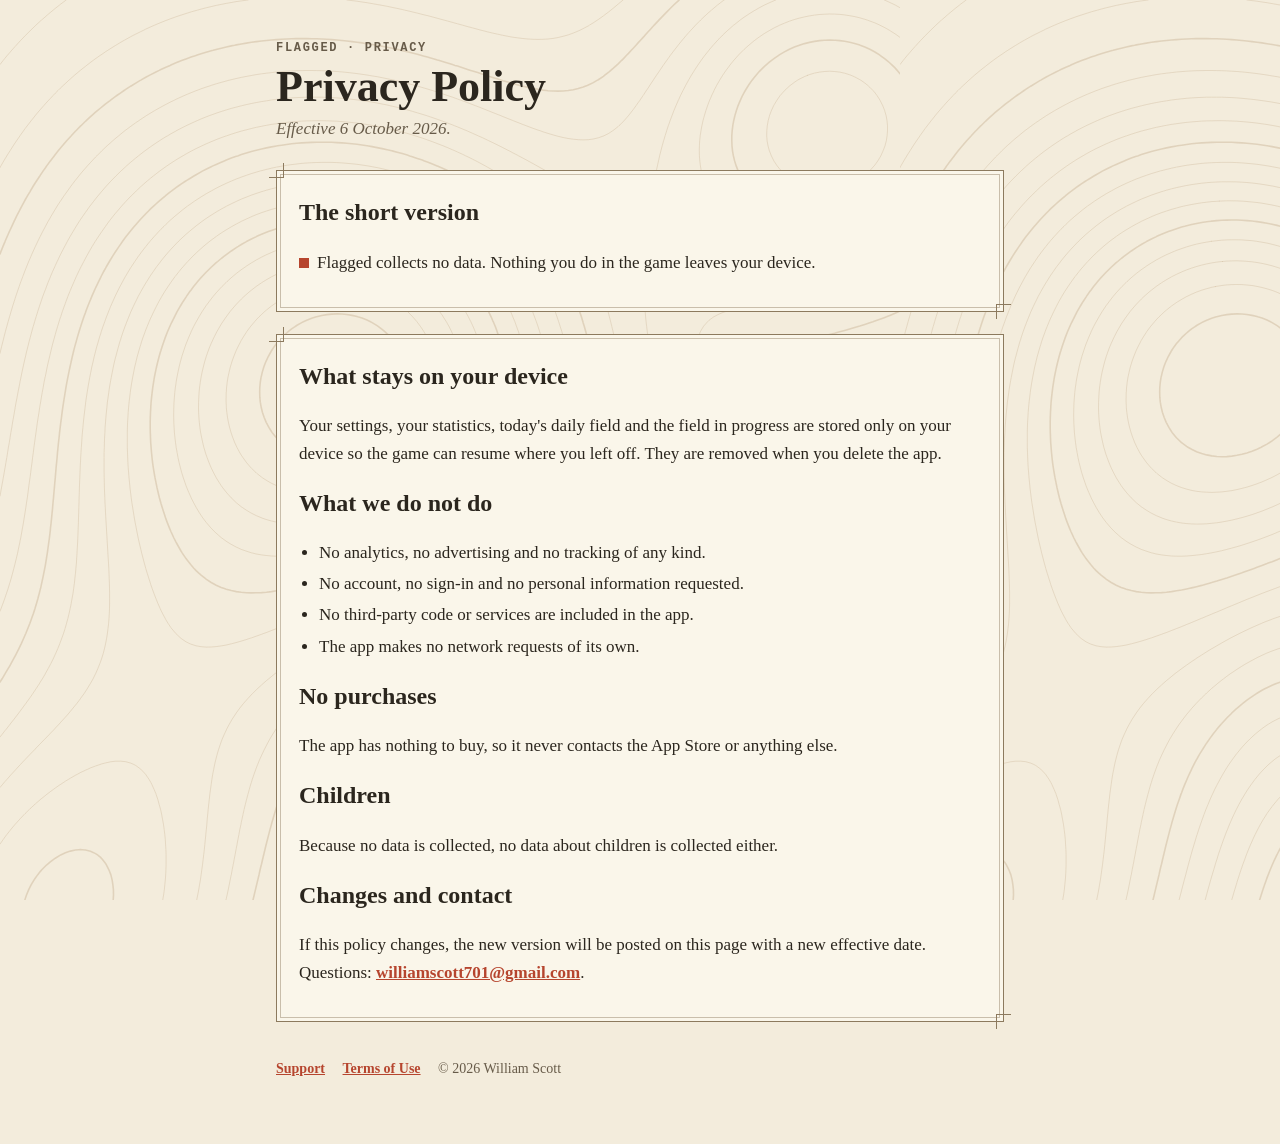
==== privacy.html @ b714724f "Flagged is free: no trial, no purchase Co-Authored-By: Claude Opus 5.5 <noreply@anthropic.com>" ====
<!doctype html>
<html lang="en">
<head>
<meta charset="utf-8">
<meta name="viewport" content="width=device-width, initial-scale=1">
<title>Flagged · Privacy Policy</title>
<link rel="stylesheet" href="style.css">
</head>
<body>
<div class="contours"></div>
<main>
  <div class="label">Flagged · Privacy</div>
  <h1>Privacy Policy</h1>
  <p class="lede">Effective 6 October 2026.</p>

  <section class="sheet">
    <h2>The short version</h2>
    <p><span class="mark"></span>Flagged collects no data. Nothing you do in the game leaves your device.</p>
  </section>

  <section class="sheet">
    <h2>What stays on your device</h2>
    <p>Your settings, your statistics, today's daily field and the field in progress are stored only on your device so the game can resume where you left off. They are removed when you delete the app.</p>
    <h2>What we do not do</h2>
    <ul>
      <li>No analytics, no advertising and no tracking of any kind.</li>
      <li>No account, no sign-in and no personal information requested.</li>
      <li>No third-party code or services are included in the app.</li>
      <li>The app makes no network requests of its own.</li>
    </ul>
    <h2>No purchases</h2>
    <p>The app has nothing to buy, so it never contacts the App Store or anything else.</p>
    <h2>Children</h2>
    <p>Because no data is collected, no data about children is collected either.</p>
    <h2>Changes and contact</h2>
    <p>If this policy changes, the new version will be posted on this page with a new effective date. Questions: <a href="mailto:williamscott701@gmail.com?subject=Flagged%20privacy">williamscott701@gmail.com</a>.</p>
  </section>

  <footer>
    <a href="index.html">Support</a>
    <a href="terms.html">Terms of Use</a>
    <span>© 2026 William Scott</span>
  </footer>
</main>
</body>
</html>
---- style.css ----
:root {
  --paper: #f3ecdc;
  --card: #faf6ea;
  --ink: #2b261e;
  --ink-soft: #675b49;
  --rule: #8c7a5e;
  --survey: #b6452e;
  --forest: #3e6a4b;
  --contour: rgba(160, 112, 60, 0.18);
}
@media (prefers-color-scheme: dark) {
  :root {
    --paper: #1c211e;
    --card: #252b27;
    --ink: #ede5d2;
    --ink-soft: #b5aa92;
    --rule: #8e8470;
    --survey: #ec7a58;
    --forest: #86b993;
    --contour: rgba(201, 168, 106, 0.12);
  }
}
* { box-sizing: border-box; }
html { background: var(--paper); }
body {
  margin: 0;
  color: var(--ink);
  background: var(--paper);
  font: 17px/1.6 "New York", "Iowan Old Style", Georgia, "Times New Roman", serif;
  -webkit-text-size-adjust: 100%;
}
.contours {
  position: fixed; inset: 0; z-index: 0; pointer-events: none;
  background-image: url("contours.svg");
  background-size: 900px auto;
  opacity: 1;
}
main {
  position: relative; z-index: 1;
  max-width: 760px; margin: 0 auto; padding: 40px 16px 64px;
}
.label {
  font: 600 12px/1.4 ui-monospace, "SF Mono", Menlo, monospace;
  letter-spacing: 0.14em; text-transform: uppercase; color: var(--ink-soft);
}
h1 { font-size: 44px; line-height: 1.1; margin: 6px 0 4px; }
h2 { font-size: 24px; margin: 0 0 8px; }
.lede { font-style: italic; color: var(--ink-soft); margin: 0 0 28px; }
.sheet {
  position: relative; background: var(--card);
  border: 1.2px solid var(--rule); outline: 0.6px solid color-mix(in srgb, var(--rule) 45%, transparent);
  outline-offset: -5px; padding: 22px 22px 18px; margin: 0 0 22px;
}
.sheet::before, .sheet::after {
  content: ""; position: absolute; width: 14px; height: 14px; border: 1.2px solid var(--rule);
}
.sheet::before { left: -8px; top: -8px; border-width: 0 1.2px 1.2px 0; }
.sheet::after { right: -8px; bottom: -8px; border-width: 1.2px 0 0 1.2px; }
a { color: var(--survey); font-weight: 600; }
ul { padding-left: 20px; }
li { margin: 4px 0; }
.mark { display: inline-block; width: 10px; height: 10px; background: var(--survey); margin-right: 8px; }
.grid { display: grid; grid-template-columns: repeat(auto-fit, minmax(200px, 1fr)); gap: 16px; }
.small { font-size: 14px; color: var(--ink-soft); }
footer { margin-top: 36px; font-size: 14px; color: var(--ink-soft); }
footer a { margin-right: 14px; }
@media (max-width: 480px) { h1 { font-size: 36px; } .sheet { padding: 18px 16px 14px; } }
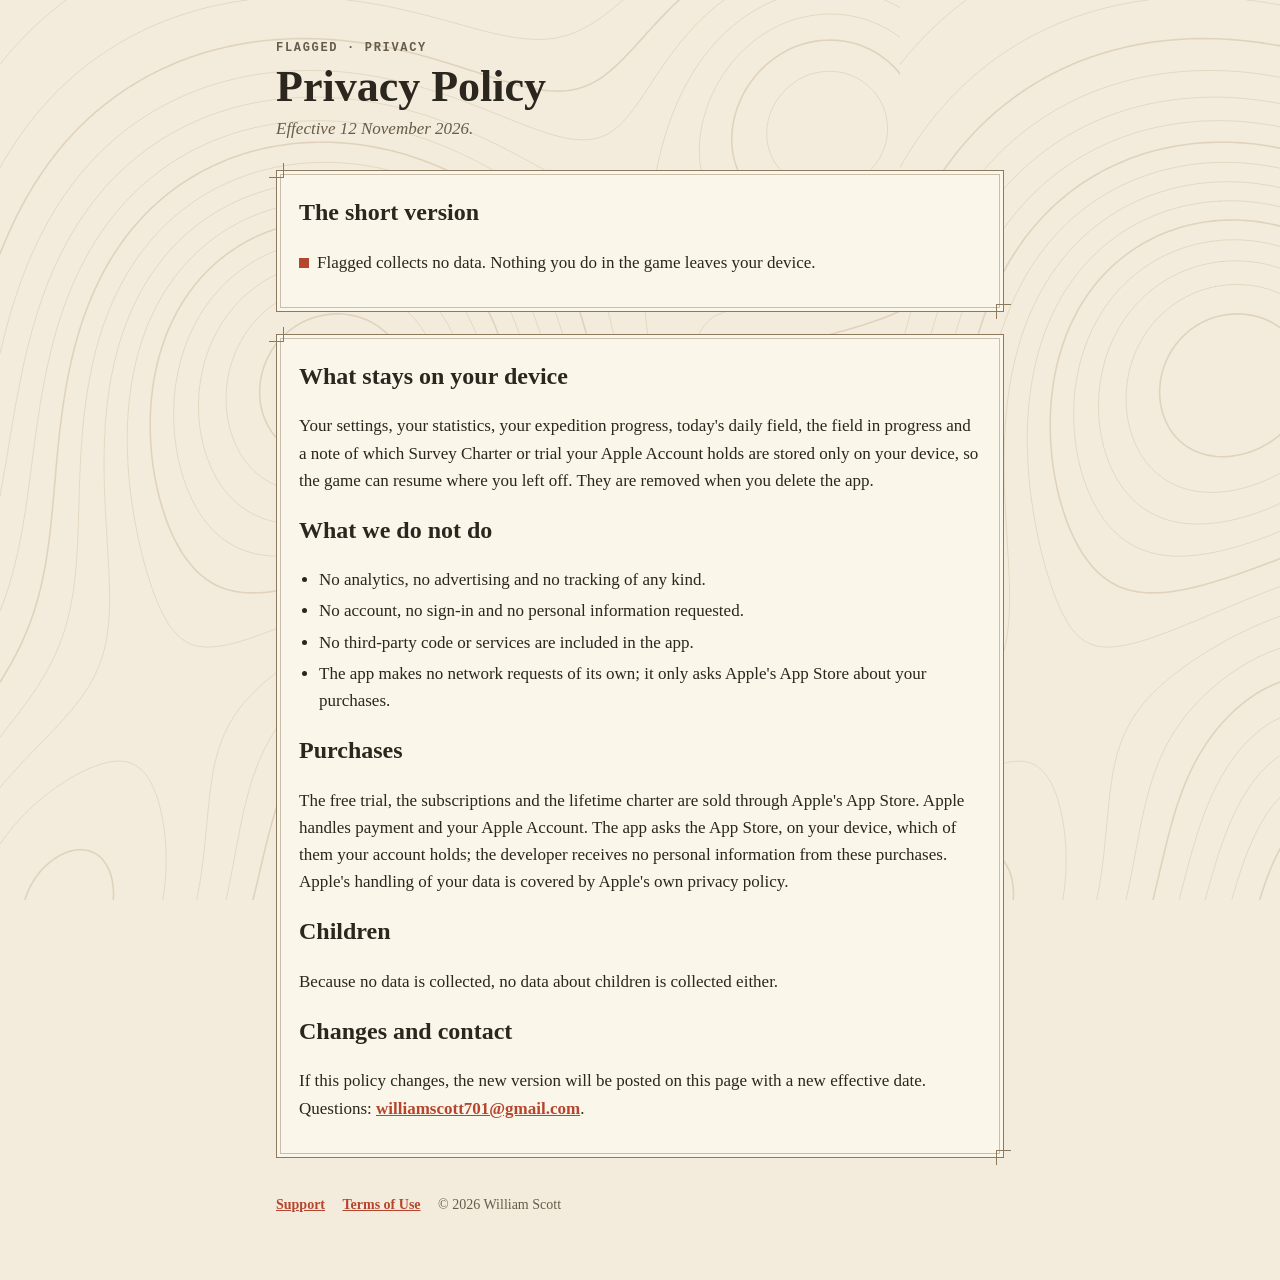
==== commit 4e3fc4d1: "10 days free, then a Survey Charter The support page describes the expedition, the daily field and t" ====
--- a/privacy.html
+++ b/privacy.html
@@ -5,13 +5,19 @@
 <meta name="viewport" content="width=device-width, initial-scale=1">
 <title>Flagged · Privacy Policy</title>
 <link rel="stylesheet" href="style.css">
+<meta name="apple-itunes-app" content="app-id=6821082092">
+<meta name="description" content="Effective 12 November 2026.">
+<meta property="og:title" content="Flagged · Privacy Policy">
+<meta property="og:description" content="Effective 12 November 2026.">
+<meta property="og:type" content="website">
+<meta property="og:url" content="https://williamscott701.github.io/flagged-support/privacy.html">
 </head>
 <body>
 <div class="contours"></div>
 <main>
   <div class="label">Flagged · Privacy</div>
   <h1>Privacy Policy</h1>
-  <p class="lede">Effective 6 October 2026.</p>
+  <p class="lede">Effective 12 November 2026.</p>
 
   <section class="sheet">
     <h2>The short version</h2>
@@ -20,16 +26,16 @@
 
   <section class="sheet">
     <h2>What stays on your device</h2>
-    <p>Your settings, your statistics, today's daily field and the field in progress are stored only on your device so the game can resume where you left off. They are removed when you delete the app.</p>
+    <p>Your settings, your statistics, your expedition progress, today's daily field, the field in progress and a note of which Survey Charter or trial your Apple Account holds are stored only on your device, so the game can resume where you left off. They are removed when you delete the app.</p>
     <h2>What we do not do</h2>
     <ul>
       <li>No analytics, no advertising and no tracking of any kind.</li>
       <li>No account, no sign-in and no personal information requested.</li>
       <li>No third-party code or services are included in the app.</li>
-      <li>The app makes no network requests of its own.</li>
+      <li>The app makes no network requests of its own; it only asks Apple's App Store about your purchases.</li>
     </ul>
-    <h2>No purchases</h2>
-    <p>The app has nothing to buy, so it never contacts the App Store or anything else.</p>
+    <h2>Purchases</h2>
+    <p>The free trial, the subscriptions and the lifetime charter are sold through Apple's App Store. Apple handles payment and your Apple Account. The app asks the App Store, on your device, which of them your account holds; the developer receives no personal information from these purchases. Apple's handling of your data is covered by Apple's own privacy policy.</p>
     <h2>Children</h2>
     <p>Because no data is collected, no data about children is collected either.</p>
     <h2>Changes and contact</h2>
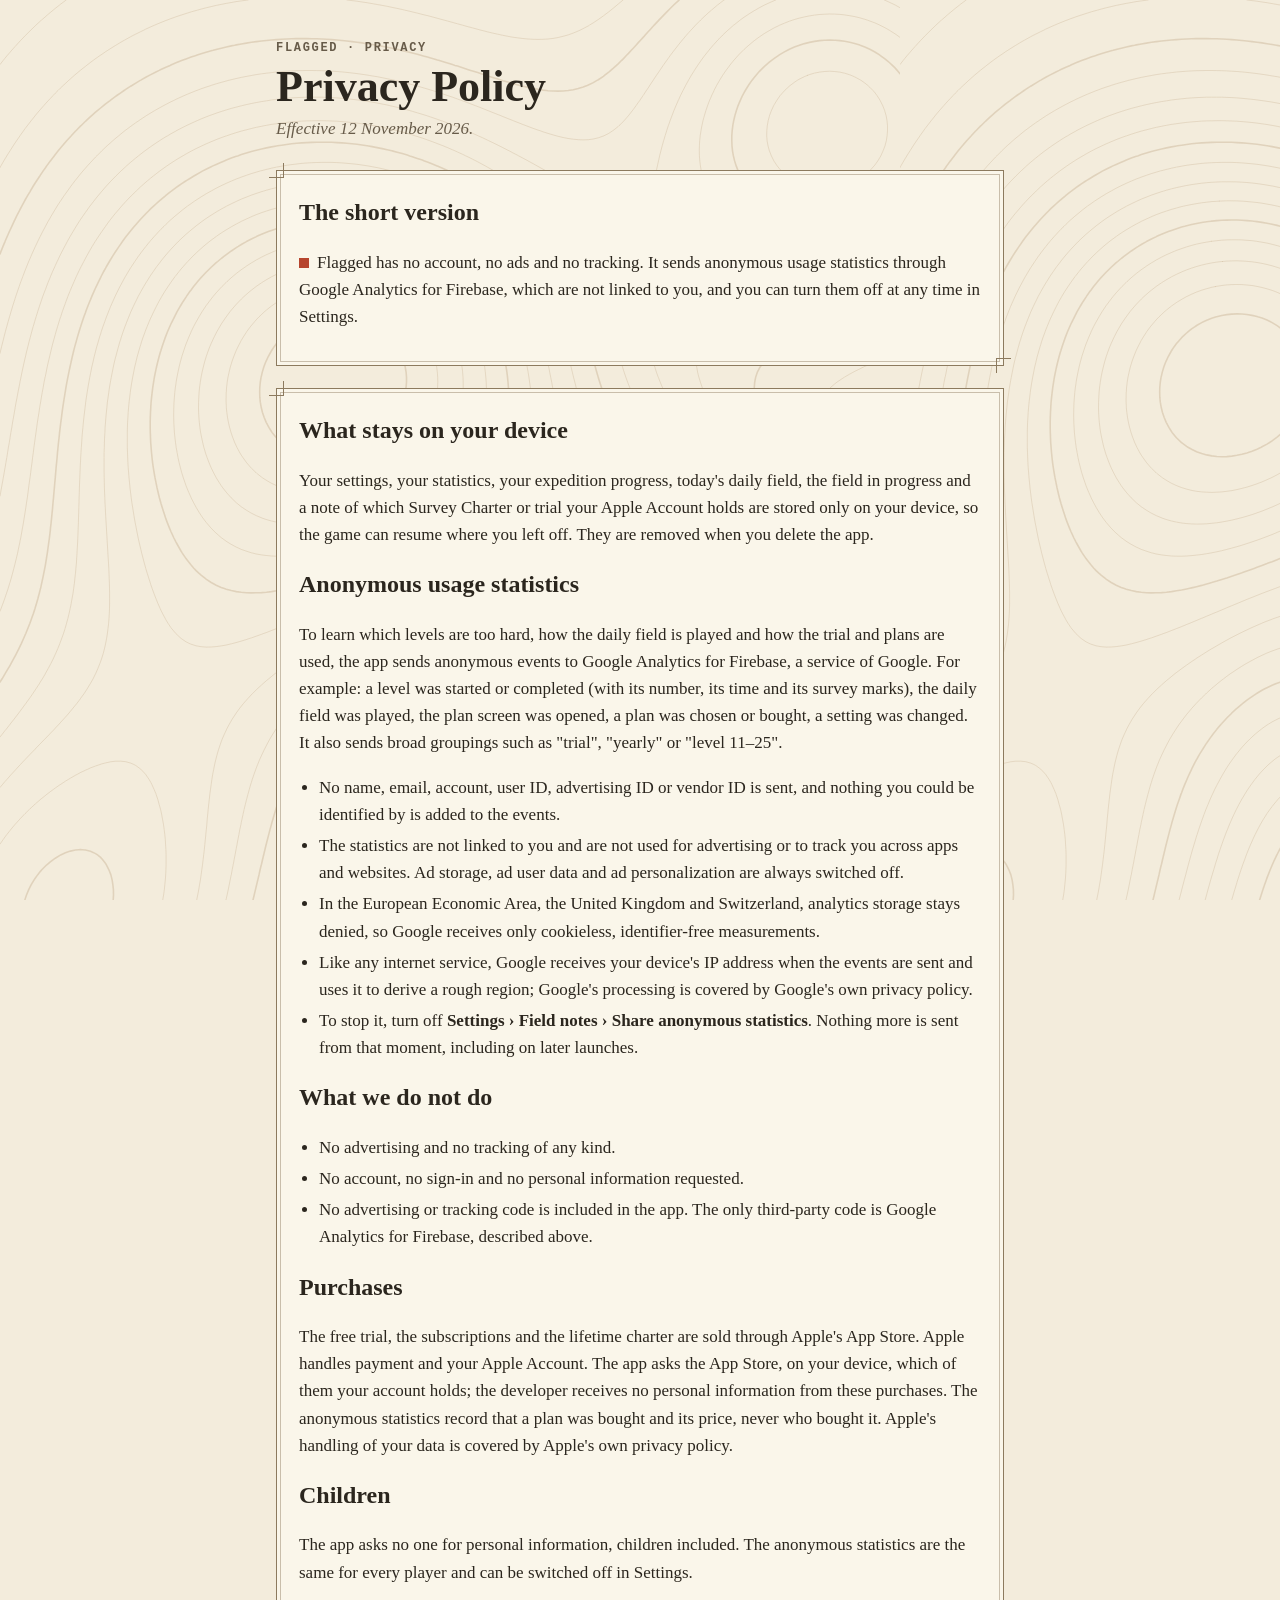
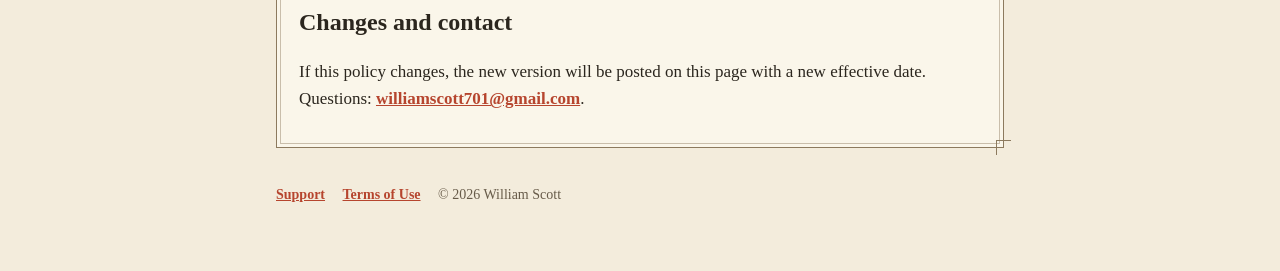
==== commit bf99fbe2: "Privacy policy: anonymous usage statistics, and how to turn them off Flagged now sends anonymous usa" ====
--- a/privacy.html
+++ b/privacy.html
@@ -21,23 +21,36 @@
 
   <section class="sheet">
     <h2>The short version</h2>
-    <p><span class="mark"></span>Flagged collects no data. Nothing you do in the game leaves your device.</p>
+    <p><span class="mark"></span>Flagged has no account, no ads and no tracking. It sends anonymous usage statistics through Google Analytics for Firebase, which are not linked to you, and you can turn them off at any time in Settings.</p>
   </section>
 
   <section class="sheet">
     <h2>What stays on your device</h2>
     <p>Your settings, your statistics, your expedition progress, today's daily field, the field in progress and a note of which Survey Charter or trial your Apple Account holds are stored only on your device, so the game can resume where you left off. They are removed when you delete the app.</p>
+
+    <h2>Anonymous usage statistics</h2>
+    <p>To learn which levels are too hard, how the daily field is played and how the trial and plans are used, the app sends anonymous events to Google Analytics for Firebase, a service of Google. For example: a level was started or completed (with its number, its time and its survey marks), the daily field was played, the plan screen was opened, a plan was chosen or bought, a setting was changed. It also sends broad groupings such as "trial", "yearly" or "level 11–25".</p>
+    <ul>
+      <li>No name, email, account, user ID, advertising ID or vendor ID is sent, and nothing you could be identified by is added to the events.</li>
+      <li>The statistics are not linked to you and are not used for advertising or to track you across apps and websites. Ad storage, ad user data and ad personalization are always switched off.</li>
+      <li>In the European Economic Area, the United Kingdom and Switzerland, analytics storage stays denied, so Google receives only cookieless, identifier-free measurements.</li>
+      <li>Like any internet service, Google receives your device's IP address when the events are sent and uses it to derive a rough region; Google's processing is covered by Google's own privacy policy.</li>
+      <li>To stop it, turn off <strong>Settings › Field notes › Share anonymous statistics</strong>. Nothing more is sent from that moment, including on later launches.</li>
+    </ul>
+
     <h2>What we do not do</h2>
     <ul>
-      <li>No analytics, no advertising and no tracking of any kind.</li>
+      <li>No advertising and no tracking of any kind.</li>
       <li>No account, no sign-in and no personal information requested.</li>
-      <li>No third-party code or services are included in the app.</li>
-      <li>The app makes no network requests of its own; it only asks Apple's App Store about your purchases.</li>
+      <li>No advertising or tracking code is included in the app. The only third-party code is Google Analytics for Firebase, described above.</li>
     </ul>
+
     <h2>Purchases</h2>
-    <p>The free trial, the subscriptions and the lifetime charter are sold through Apple's App Store. Apple handles payment and your Apple Account. The app asks the App Store, on your device, which of them your account holds; the developer receives no personal information from these purchases. Apple's handling of your data is covered by Apple's own privacy policy.</p>
+    <p>The free trial, the subscriptions and the lifetime charter are sold through Apple's App Store. Apple handles payment and your Apple Account. The app asks the App Store, on your device, which of them your account holds; the developer receives no personal information from these purchases. The anonymous statistics record that a plan was bought and its price, never who bought it. Apple's handling of your data is covered by Apple's own privacy policy.</p>
+
     <h2>Children</h2>
-    <p>Because no data is collected, no data about children is collected either.</p>
+    <p>The app asks no one for personal information, children included. The anonymous statistics are the same for every player and can be switched off in Settings.</p>
+
     <h2>Changes and contact</h2>
     <p>If this policy changes, the new version will be posted on this page with a new effective date. Questions: <a href="mailto:williamscott701@gmail.com?subject=Flagged%20privacy">williamscott701@gmail.com</a>.</p>
   </section>
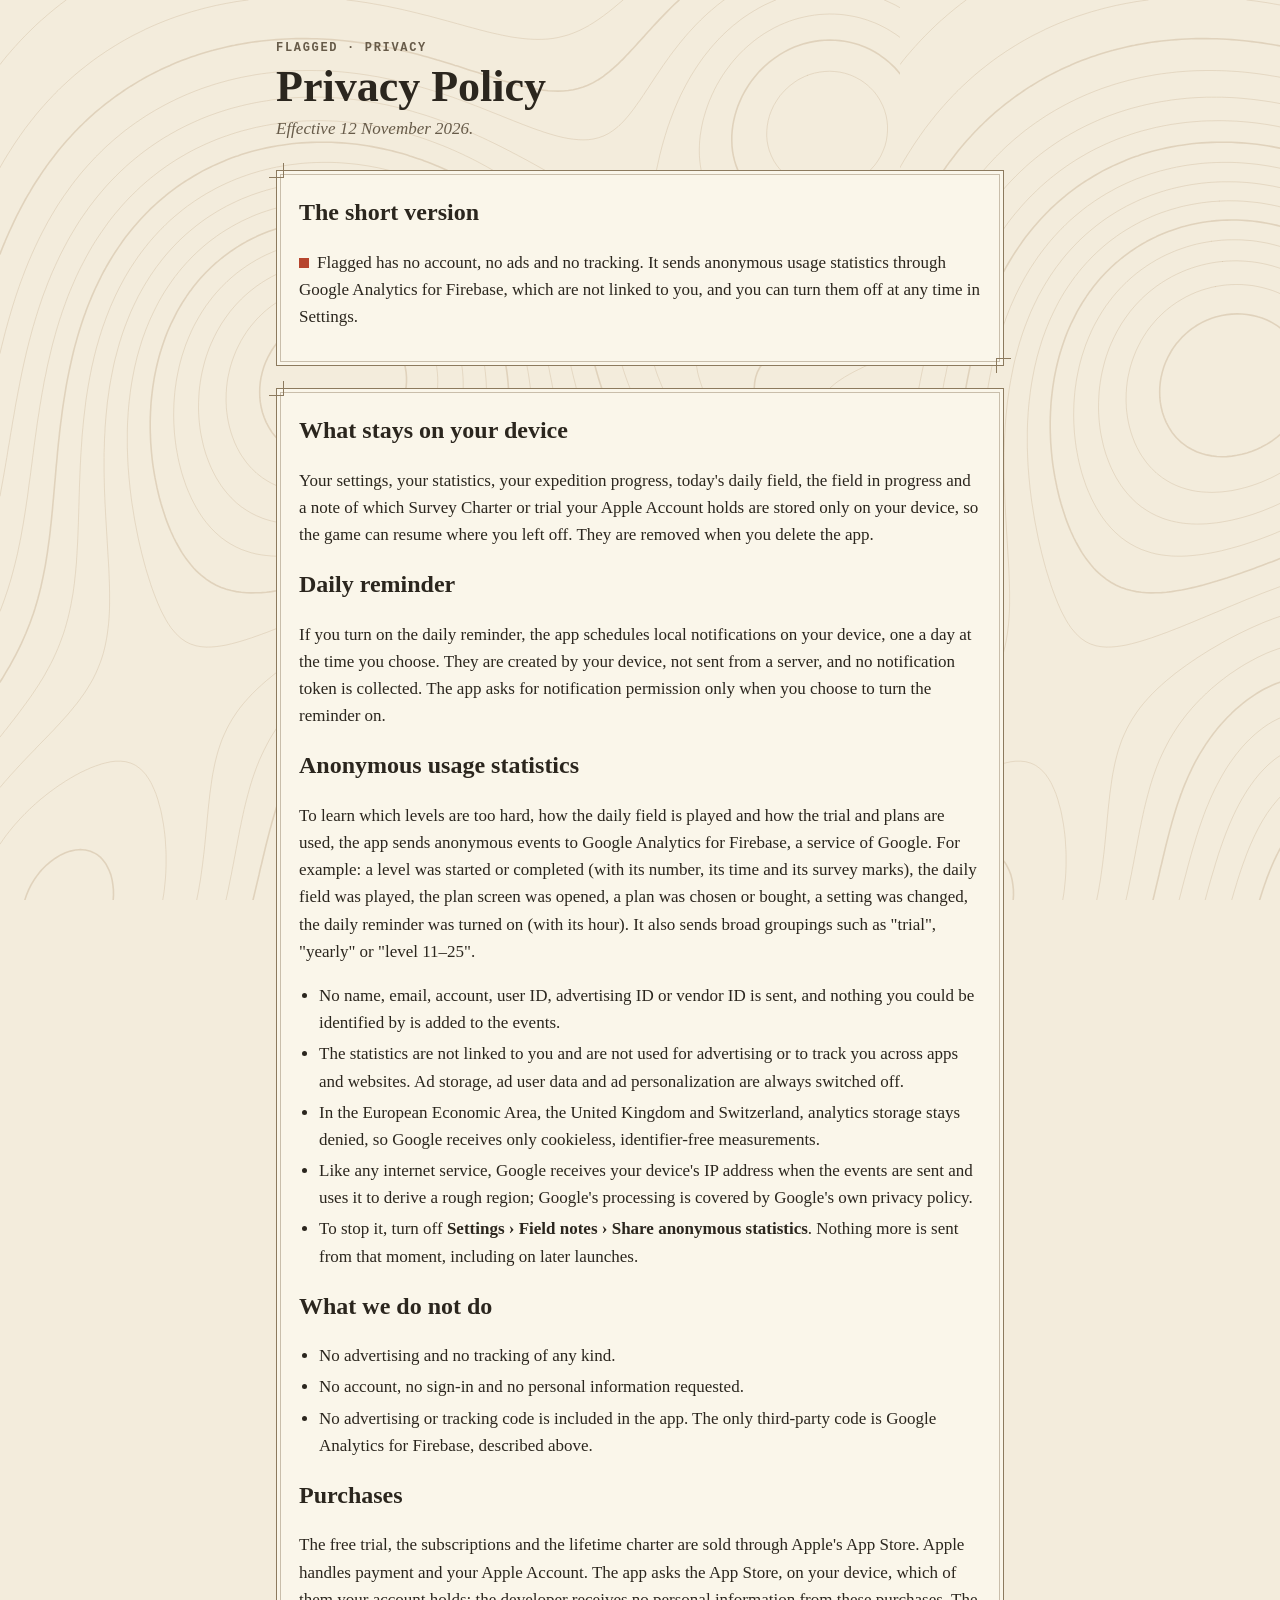
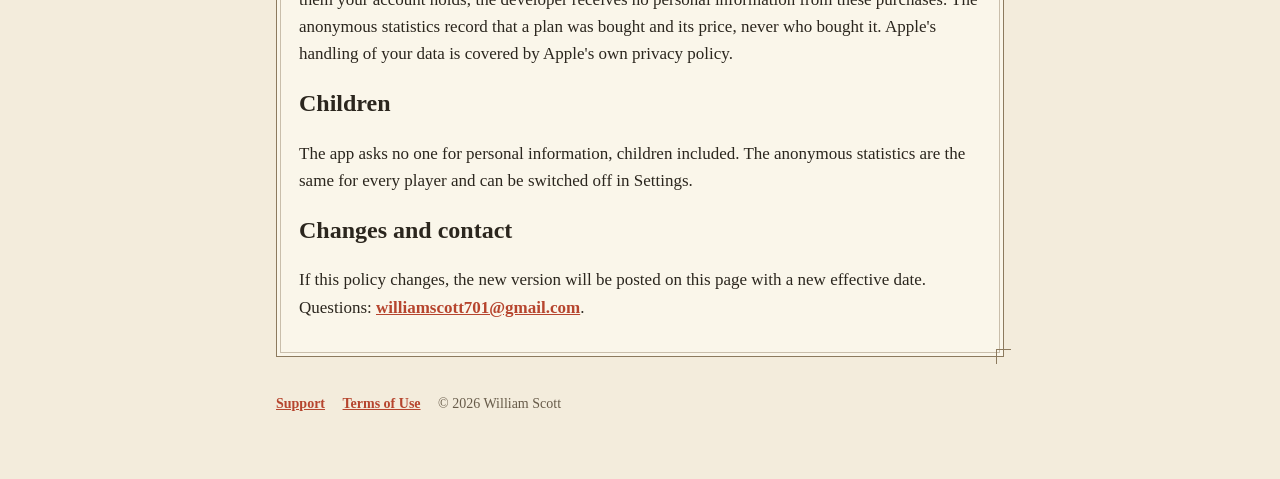
==== commit b5847382: "Describe the daily reminder, rain days and streak badges Co-Authored-By: Claude Opus 5.5 <noreply@an" ====
--- a/privacy.html
+++ b/privacy.html
@@ -28,8 +28,11 @@
     <h2>What stays on your device</h2>
     <p>Your settings, your statistics, your expedition progress, today's daily field, the field in progress and a note of which Survey Charter or trial your Apple Account holds are stored only on your device, so the game can resume where you left off. They are removed when you delete the app.</p>
 
+    <h2>Daily reminder</h2>
+    <p>If you turn on the daily reminder, the app schedules local notifications on your device, one a day at the time you choose. They are created by your device, not sent from a server, and no notification token is collected. The app asks for notification permission only when you choose to turn the reminder on.</p>
+
     <h2>Anonymous usage statistics</h2>
-    <p>To learn which levels are too hard, how the daily field is played and how the trial and plans are used, the app sends anonymous events to Google Analytics for Firebase, a service of Google. For example: a level was started or completed (with its number, its time and its survey marks), the daily field was played, the plan screen was opened, a plan was chosen or bought, a setting was changed. It also sends broad groupings such as "trial", "yearly" or "level 11–25".</p>
+    <p>To learn which levels are too hard, how the daily field is played and how the trial and plans are used, the app sends anonymous events to Google Analytics for Firebase, a service of Google. For example: a level was started or completed (with its number, its time and its survey marks), the daily field was played, the plan screen was opened, a plan was chosen or bought, a setting was changed, the daily reminder was turned on (with its hour). It also sends broad groupings such as "trial", "yearly" or "level 11–25".</p>
     <ul>
       <li>No name, email, account, user ID, advertising ID or vendor ID is sent, and nothing you could be identified by is added to the events.</li>
       <li>The statistics are not linked to you and are not used for advertising or to track you across apps and websites. Ad storage, ad user data and ad personalization are always switched off.</li>
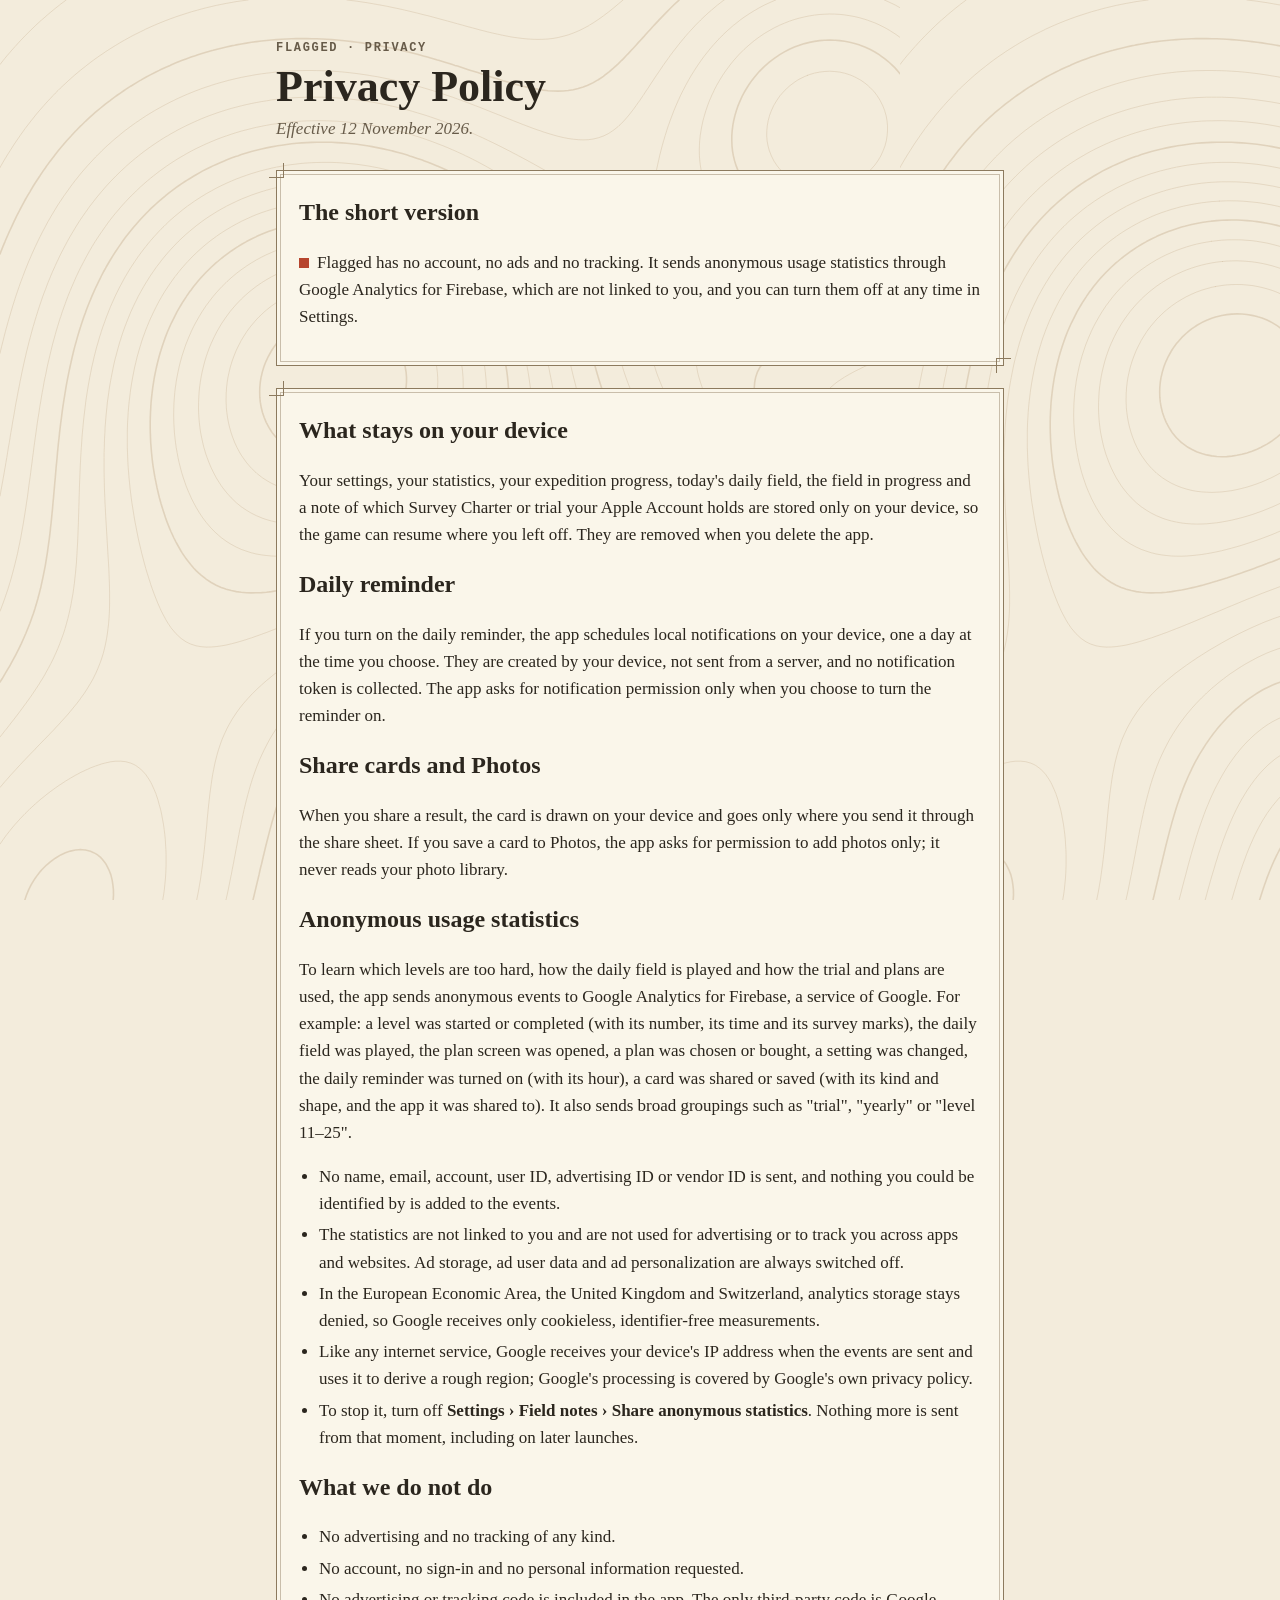
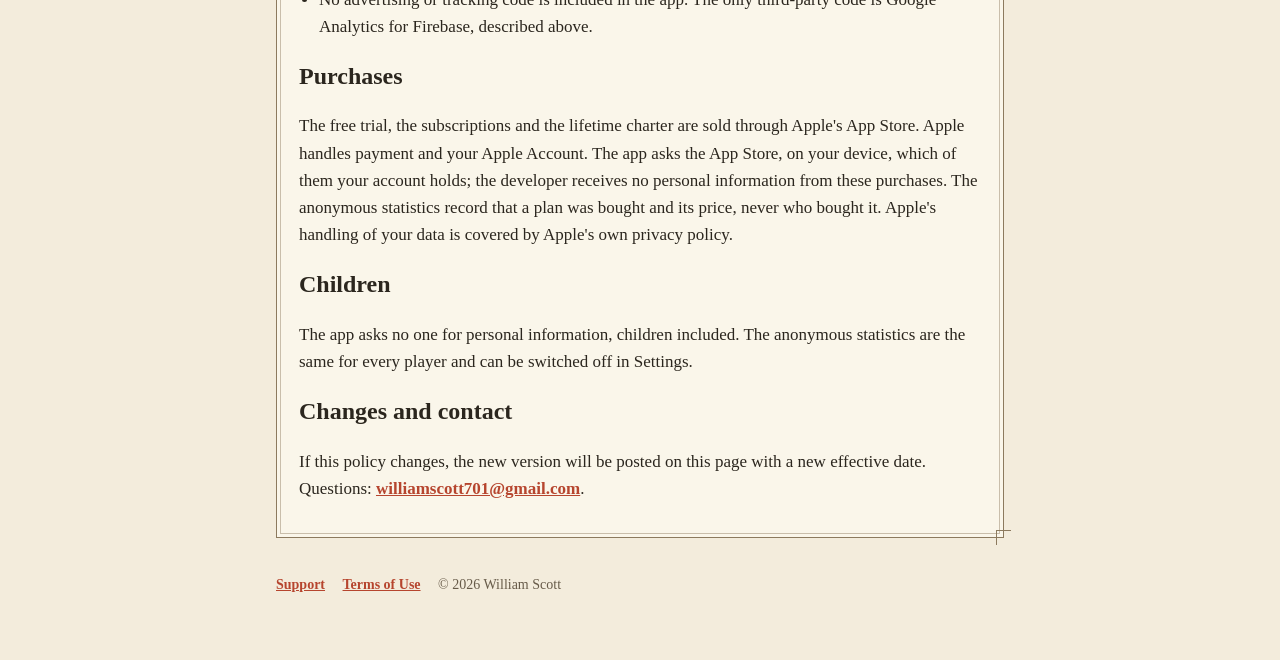
==== commit 1ac7b58d: "Describe share cards and add-only Photos access Co-Authored-By: Claude Opus 5.5 <noreply@anthropic.c" ====
--- a/privacy.html
+++ b/privacy.html
@@ -31,8 +31,11 @@
     <h2>Daily reminder</h2>
     <p>If you turn on the daily reminder, the app schedules local notifications on your device, one a day at the time you choose. They are created by your device, not sent from a server, and no notification token is collected. The app asks for notification permission only when you choose to turn the reminder on.</p>
 
+    <h2>Share cards and Photos</h2>
+    <p>When you share a result, the card is drawn on your device and goes only where you send it through the share sheet. If you save a card to Photos, the app asks for permission to add photos only; it never reads your photo library.</p>
+
     <h2>Anonymous usage statistics</h2>
-    <p>To learn which levels are too hard, how the daily field is played and how the trial and plans are used, the app sends anonymous events to Google Analytics for Firebase, a service of Google. For example: a level was started or completed (with its number, its time and its survey marks), the daily field was played, the plan screen was opened, a plan was chosen or bought, a setting was changed, the daily reminder was turned on (with its hour). It also sends broad groupings such as "trial", "yearly" or "level 11–25".</p>
+    <p>To learn which levels are too hard, how the daily field is played and how the trial and plans are used, the app sends anonymous events to Google Analytics for Firebase, a service of Google. For example: a level was started or completed (with its number, its time and its survey marks), the daily field was played, the plan screen was opened, a plan was chosen or bought, a setting was changed, the daily reminder was turned on (with its hour), a card was shared or saved (with its kind and shape, and the app it was shared to). It also sends broad groupings such as "trial", "yearly" or "level 11–25".</p>
     <ul>
       <li>No name, email, account, user ID, advertising ID or vendor ID is sent, and nothing you could be identified by is added to the events.</li>
       <li>The statistics are not linked to you and are not used for advertising or to track you across apps and websites. Ad storage, ad user data and ad personalization are always switched off.</li>
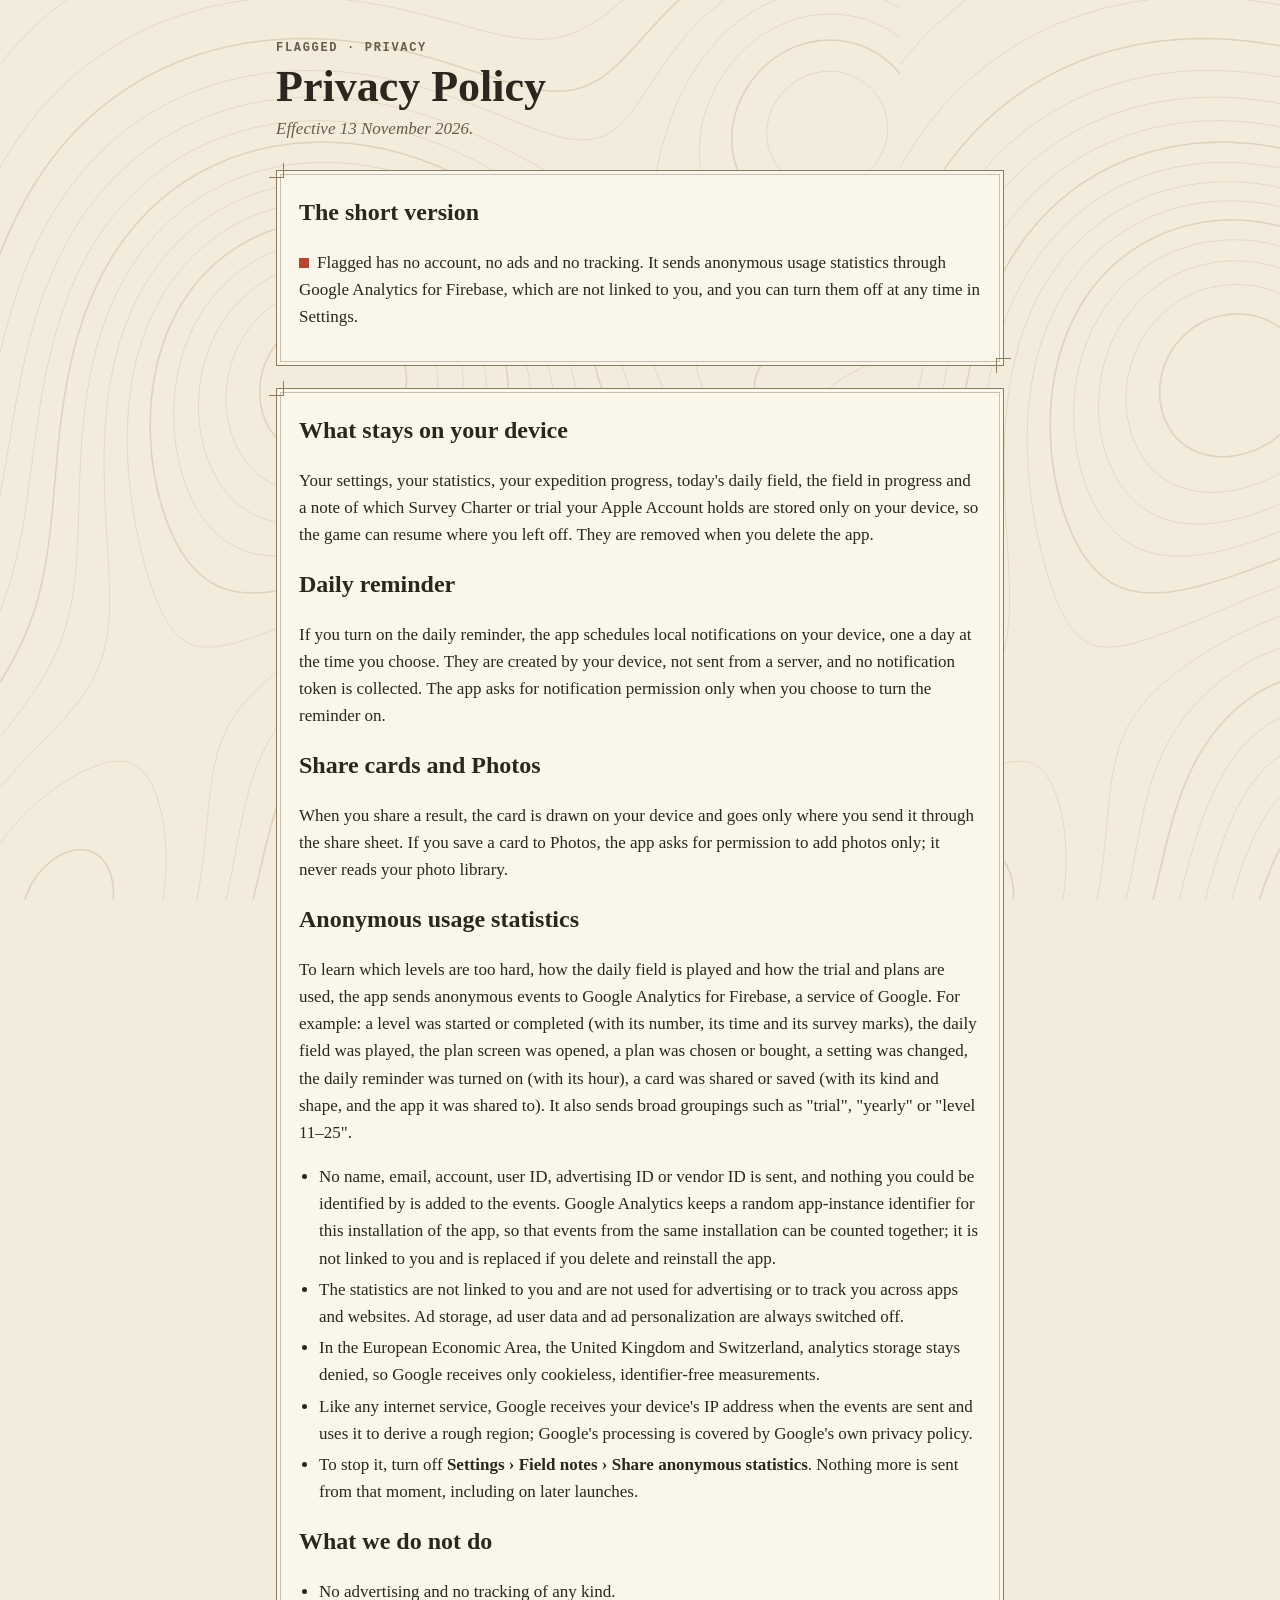
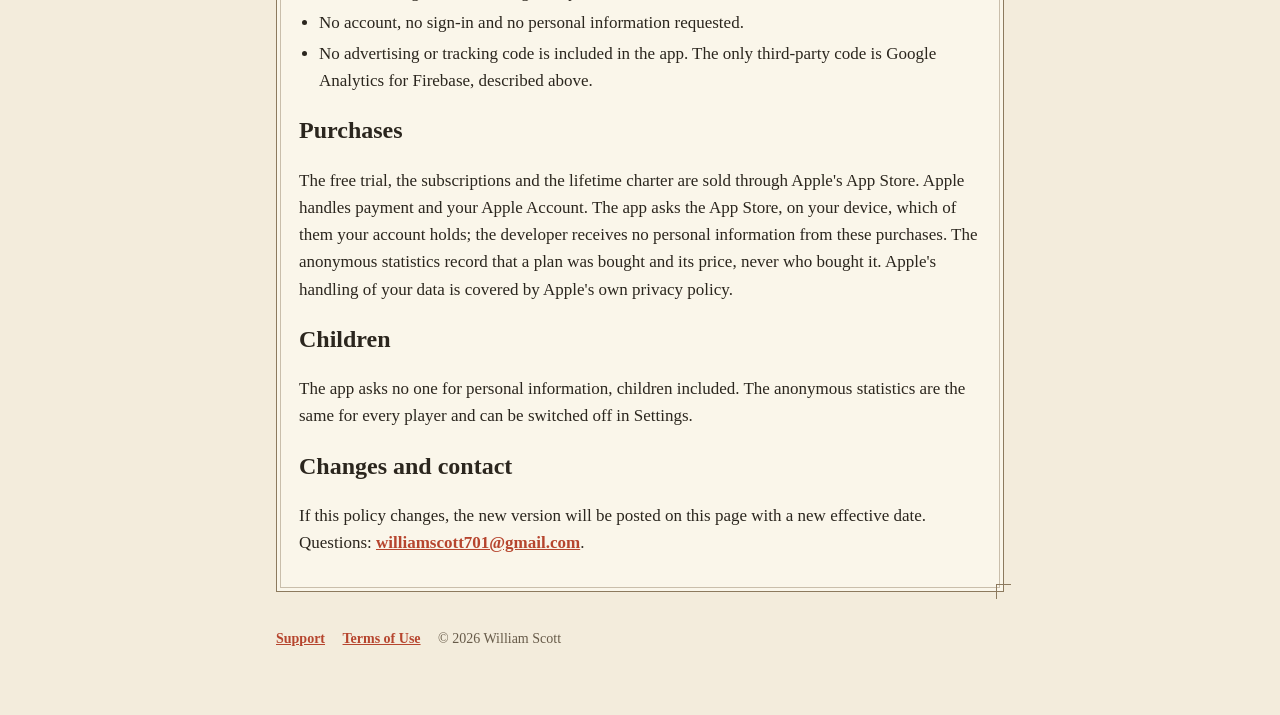
==== commit 37f564e8: "Support and privacy: the No-Guess name, when no guessing applies, and the Analytics app-instance ID " ====
--- a/privacy.html
+++ b/privacy.html
@@ -6,9 +6,9 @@
 <title>Flagged · Privacy Policy</title>
 <link rel="stylesheet" href="style.css">
 <meta name="apple-itunes-app" content="app-id=6821082092">
-<meta name="description" content="Effective 12 November 2026.">
+<meta name="description" content="Effective 13 November 2026.">
 <meta property="og:title" content="Flagged · Privacy Policy">
-<meta property="og:description" content="Effective 12 November 2026.">
+<meta property="og:description" content="Effective 13 November 2026.">
 <meta property="og:type" content="website">
 <meta property="og:url" content="https://williamscott701.github.io/flagged-support/privacy.html">
 </head>
@@ -17,7 +17,7 @@
 <main>
   <div class="label">Flagged · Privacy</div>
   <h1>Privacy Policy</h1>
-  <p class="lede">Effective 12 November 2026.</p>
+  <p class="lede">Effective 13 November 2026.</p>
 
   <section class="sheet">
     <h2>The short version</h2>
@@ -37,7 +37,7 @@
     <h2>Anonymous usage statistics</h2>
     <p>To learn which levels are too hard, how the daily field is played and how the trial and plans are used, the app sends anonymous events to Google Analytics for Firebase, a service of Google. For example: a level was started or completed (with its number, its time and its survey marks), the daily field was played, the plan screen was opened, a plan was chosen or bought, a setting was changed, the daily reminder was turned on (with its hour), a card was shared or saved (with its kind and shape, and the app it was shared to). It also sends broad groupings such as "trial", "yearly" or "level 11–25".</p>
     <ul>
-      <li>No name, email, account, user ID, advertising ID or vendor ID is sent, and nothing you could be identified by is added to the events.</li>
+      <li>No name, email, account, user ID, advertising ID or vendor ID is sent, and nothing you could be identified by is added to the events. Google Analytics keeps a random app-instance identifier for this installation of the app, so that events from the same installation can be counted together; it is not linked to you and is replaced if you delete and reinstall the app.</li>
       <li>The statistics are not linked to you and are not used for advertising or to track you across apps and websites. Ad storage, ad user data and ad personalization are always switched off.</li>
       <li>In the European Economic Area, the United Kingdom and Switzerland, analytics storage stays denied, so Google receives only cookieless, identifier-free measurements.</li>
       <li>Like any internet service, Google receives your device's IP address when the events are sent and uses it to derive a rough region; Google's processing is covered by Google's own privacy policy.</li>
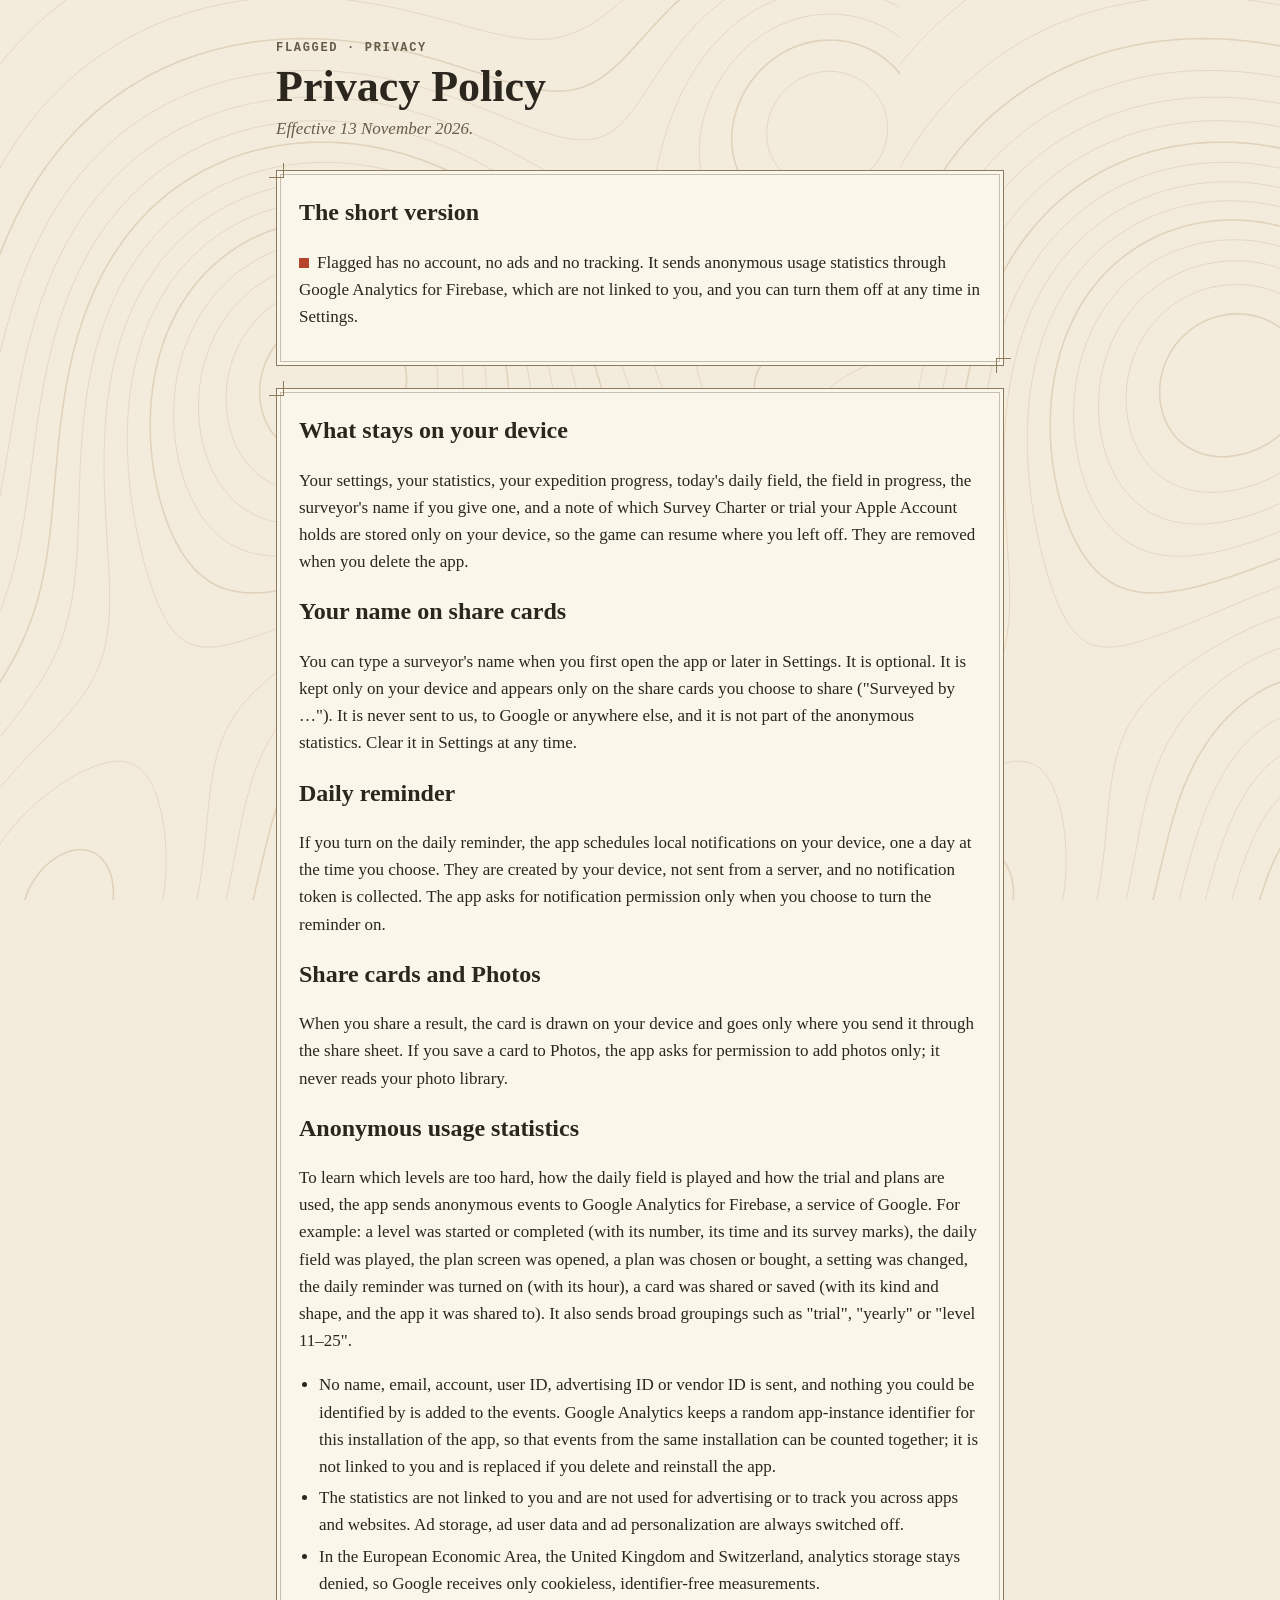
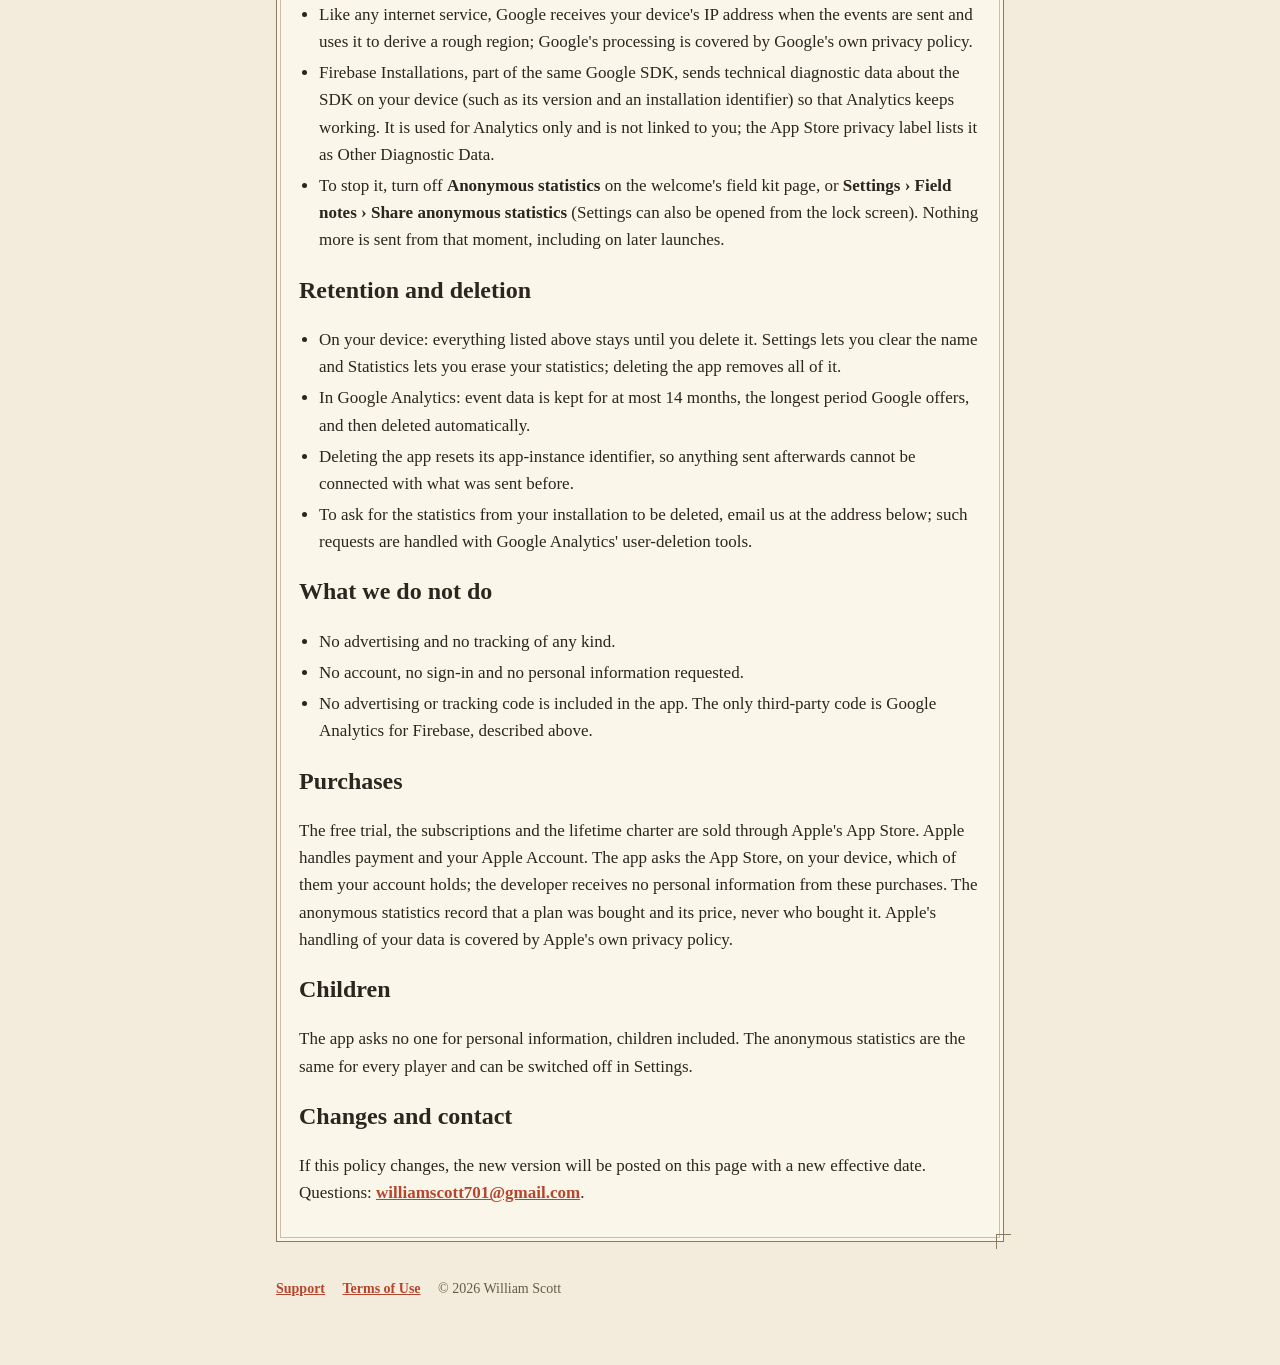
==== commit bf35bf79: "Privacy: the optional surveyor's name, Firebase Installations' diagnostic data, retention and deleti" ====
--- a/privacy.html
+++ b/privacy.html
@@ -26,7 +26,10 @@
 
   <section class="sheet">
     <h2>What stays on your device</h2>
-    <p>Your settings, your statistics, your expedition progress, today's daily field, the field in progress and a note of which Survey Charter or trial your Apple Account holds are stored only on your device, so the game can resume where you left off. They are removed when you delete the app.</p>
+    <p>Your settings, your statistics, your expedition progress, today's daily field, the field in progress, the surveyor's name if you give one, and a note of which Survey Charter or trial your Apple Account holds are stored only on your device, so the game can resume where you left off. They are removed when you delete the app.</p>
+
+    <h2>Your name on share cards</h2>
+    <p>You can type a surveyor's name when you first open the app or later in Settings. It is optional. It is kept only on your device and appears only on the share cards you choose to share ("Surveyed by …"). It is never sent to us, to Google or anywhere else, and it is not part of the anonymous statistics. Clear it in Settings at any time.</p>
 
     <h2>Daily reminder</h2>
     <p>If you turn on the daily reminder, the app schedules local notifications on your device, one a day at the time you choose. They are created by your device, not sent from a server, and no notification token is collected. The app asks for notification permission only when you choose to turn the reminder on.</p>
@@ -41,7 +44,16 @@
       <li>The statistics are not linked to you and are not used for advertising or to track you across apps and websites. Ad storage, ad user data and ad personalization are always switched off.</li>
       <li>In the European Economic Area, the United Kingdom and Switzerland, analytics storage stays denied, so Google receives only cookieless, identifier-free measurements.</li>
       <li>Like any internet service, Google receives your device's IP address when the events are sent and uses it to derive a rough region; Google's processing is covered by Google's own privacy policy.</li>
-      <li>To stop it, turn off <strong>Settings › Field notes › Share anonymous statistics</strong>. Nothing more is sent from that moment, including on later launches.</li>
+      <li>Firebase Installations, part of the same Google SDK, sends technical diagnostic data about the SDK on your device (such as its version and an installation identifier) so that Analytics keeps working. It is used for Analytics only and is not linked to you; the App Store privacy label lists it as Other Diagnostic Data.</li>
+      <li>To stop it, turn off <strong>Anonymous statistics</strong> on the welcome's field kit page, or <strong>Settings › Field notes › Share anonymous statistics</strong> (Settings can also be opened from the lock screen). Nothing more is sent from that moment, including on later launches.</li>
+    </ul>
+
+    <h2>Retention and deletion</h2>
+    <ul>
+      <li>On your device: everything listed above stays until you delete it. Settings lets you clear the name and Statistics lets you erase your statistics; deleting the app removes all of it.</li>
+      <li>In Google Analytics: event data is kept for at most 14 months, the longest period Google offers, and then deleted automatically.</li>
+      <li>Deleting the app resets its app-instance identifier, so anything sent afterwards cannot be connected with what was sent before.</li>
+      <li>To ask for the statistics from your installation to be deleted, email us at the address below; such requests are handled with Google Analytics' user-deletion tools.</li>
     </ul>
 
     <h2>What we do not do</h2>
